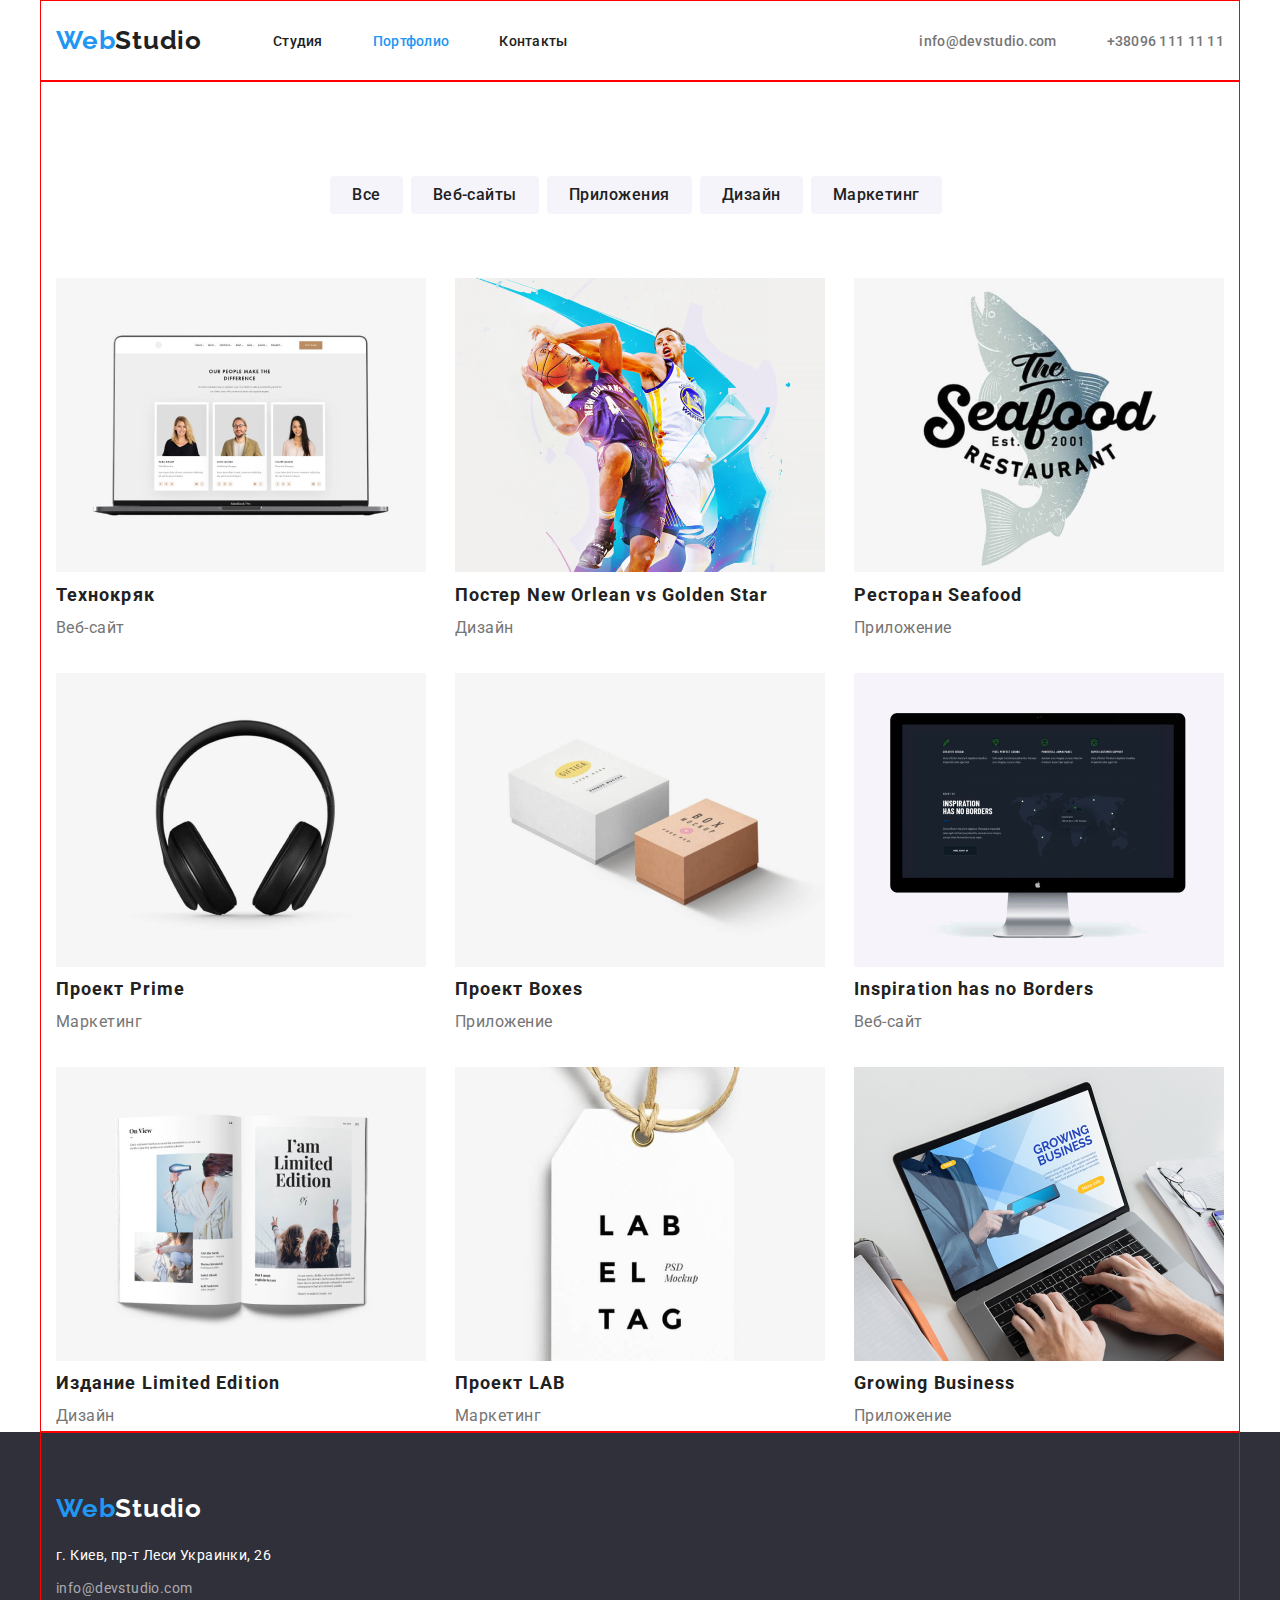
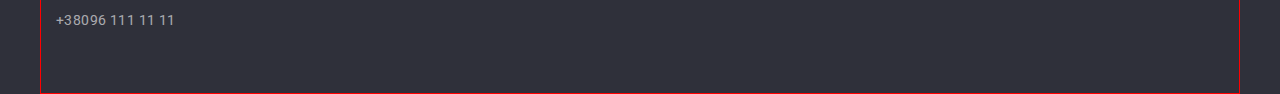
==== portfolio.html @ 7d4e1d24 "lesson3 first save" ====
<!DOCTYPE html>
<html lang="ru">

<head>
    <meta charset="UTF-8">
    <meta http-equiv="X-UA-Compatible" content="IE=edge">
    <meta name="viewport" content="width=device-width, initial-scale=1.0">
    <title>Portfolio</title>
    <link rel="stylesheet" href="./css/modern-normalize.css">
    <link rel="stylesheet" href="./css/style.css">
    <link rel="stylesheet" href="./css/variables.css">
    <link rel="preconnect" href="https://fonts.gstatic.com">
    <link
        href="https://fonts.googleapis.com/css2?family=Raleway:wght@700&family=Roboto:wght@400;500;700;900&display=swap"
        rel="stylesheet">
</head>

<body>
    <header class="header">
        <div class="container">
            <nav class="header-nav">
                <a href="./index.html" class="logo"><span class="web">Web</span>Studio</a>
                <ul class="navigation">
                    <li>
                        <a href="./index.html">Студия</a>
                    </li>
                    <li>
                        <a href="./portfolio.html" class="active">Портфолио</a>
                    </li>
                    <li>
                        <a href="#contacts">Контакты</a>
                    </li>
                </ul>
                <ul class="contacts-head">
                    <li>
                        <a href="mailto:info@devstudio.com">info@devstudio.com</a>
                    </li>
                    <li>
                        <a href="tel:+380961111111">+38096 111 11 11</a>
                    </li>
                </ul>
        </div>
        </nav>
    </header>
    <main>
        <section class="portfolio">
            <div class="container">
                <!--<h2></h2>-->
                <ul class="active-btn">
                    <li>
                        <button class="portfolio-btn" id="active">Все</button>
                    </li>
                    <li>
                        <button class="portfolio-btn">Веб-сайты</button>
                    </li>
                    <li>
                        <button class="portfolio-btn">Приложения</button>
                    </li>
                    <li>
                        <button class="portfolio-btn">Дизайн</button>
                    </li>
                    <li>
                        <button class="portfolio-btn">Маркетинг</button>
                    </li>
                </ul>
                <ul class="portfolio-cards">
                    <li>
                        <div class="port-cards">
                        <img src="./images/технокряк.jpg" alt="Технокряк" width="370" height="294">
                        <h3 class="port-img">Технокряк</h3>
                        <p class="port-img-text">Веб-сайт</p>
                        </div>
                    </li>
                    <li>
                        <div class="port-cards">
                        <img src="./images/постер-star.jpg" alt="Постер New Orlean vs Golden Star" width="370" height="294">
                        <h3 class="port-img">Постер New Orlean vs Golden Star</h3>
                        <p class="port-img-text">Дизайн</p>
                        </div>
                    </li>
                    <li>
                        <div class="port-cards">
                        <img src="./images/ресторан.jpg" alt="Ресторан Seafood" width="370" height="294">
                        <h3 class="port-img">Ресторан Seafood</h3>
                        <p class="port-img-text">Приложение</p>
                        </div>
                    </li>
                    <li>
                        <div class="port-cards">
                        <img src="./images/проект-prime.jpg" alt="Проект Prime" width="370" height="294">
                        <h3 class="port-img">Проект Prime</h3>
                        <p class="port-img-text">Маркетинг</p>
                        </div>
                    </li>
                    <li>
                        <div class="port-cards">
                        <img src="./images/проект-boxes.jpg" alt="Проект Boxes" width="370" height="294">
                        <h3 class="port-img">Проект Boxes</h3>
                        <p class="port-img-text">Приложение</p>
                        </div>
                    </li>
                    <li>
                        <div class="port-cards">
                        <img src="./images/inspiration.jpg" alt="Inspiration has no Borders" width="370" height="294">
                        <h3 class="port-img">Inspiration has no Borders</h3>
                        <p class="port-img-text">Веб-сайт</p>
                        </div>
                    </li>
                    <li>
                        <div class="port-cards">
                        <img src="./images/издание.jpg" alt="Издание Limited Edition" width="370" height="294">
                        <h3 class="port-img">Издание Limited Edition</h3>
                        <p class="port-img-text">Дизайн</p>
                        </div>
                    </li>
                    <li>
                        <div class="port-cards">
                        <img src="./images/проект-lab.jpg" alt="Проект LAB" width="370" height="294">
                        <h3 class="port-img">Проект LAB</h3>
                        <p class="port-img-text">Маркетинг</p>
                        </div>
                    </li>
                    <li>
                        <div class="port-cards">
                        <img src="./images/growing.jpg" alt="Growing Business" width="370" height="294">
                        <h3 class="port-img">Growing Business</h3>
                        <p class="port-img-text">Приложение</p>
                        </div>
                    </li>
                </ul>
            </div>
        </section>
    </main>
    <footer class="footer" id="contacts">
        <div class="container">
            <a href="./index.html" class="logo"><span class="web">Web</span>Studio</a>
            <address>
                <p>г. Киев, пр-т Леси Украинки, 26</p>
                <ul class="contacts-foot">
                    <li>
                        <a href="mailto:info@devstudio.com">info@devstudio.com</a>
                    </li>
                    <li>
                        <a href="tel:+380961111111">+38096 111 11 11</a>
                    </li>
                </ul>
            </address>
        </div>
    </footer>

</body>

</html>
---- css/style.css ----
.logo {
    font-family: 'Raleway', sans-serif;
    font-weight: 700;
    font-size: 26px;
    line-height: 1.17;
    letter-spacing: 0.03em;
    padding-top: 24px;
    padding-bottom: 25px;
}

.web {
    color: var(--blue-text);
}

a {
    text-decoration: none;
}

body {
    font-family: 'Roboto', sans-serif;
}

.container {
    width: 1200px;
    padding: 0 15px;
    margin: 0 auto;
    border: 1px solid red;
}

.header {
    background-color: white;
    position: relative;
}

.header a {
    color: var(--black-text);
}

.header-nav,
.navigation,
.contacts-head {
    display: flex;
}

.header-nav {
    justify-content: space-between;
    align-items: center;
}

.navigation {
    font-weight: 500;
    font-size: 14px;
    line-height: 1.17;
    letter-spacing: 0.02em;
}

.navigation li {
    margin-left: 50px;
}

.navigation .active,
.navigation a:hover,
.navigation a:focus {
    color: var(--blue-text);
}

.contacts-head a {
    color: var(--grey-text);
    font-family: 'Roboto', sans-serif;
    font-weight: 500;
    font-size: 14px;
    line-height: 1.17;
    letter-spacing: 0.02em;
}

.contacts-head a:hover,
.contacts-head a:focus {
    color: var(--blue-text);
}

.contacts-head li:last-child {
    margin-left: 50px;
}

.contacts-head {
    margin-left: 331px;
}

.hero {
    background-color: var(--hero-background);
    color: var(--white-text);
    text-align: center;
}

.hero-btn {
    border: var(--blue-text);
    background: var(--blue-text);
    color: var(--white-text);
    font-family: 'Roboto', sans-serif;
    font-weight: 700;
    font-size: 16px;    
    line-height: 1.87;
    letter-spacing: 0.06em;
    margin-top: 30px;
    padding: 10px 32px;
    border-radius: 4px;
}

.hero .container {
    padding-top: 200px;
    padding-bottom: 200px;
}

.title {
    text-transform: uppercase;
    font-weight: 900;
    font-size: 44px;
    line-height: 1.36;
    letter-spacing: 0.06em;
}

.section-advantages {
    background-color: white;
}

.section-advantages .container {
    padding-top: 94px;
    padding-bottom: 94px;
} 

.advantages-paragraph,
.advantages-img {
    display: flex;
    justify-content: space-between;
}

.advantages-img li {
    padding-top: 50px;
    padding-right: 30px;      
}

.advantages {
    color: var(--black-text);
    font-weight: 700;
    font-size: 14px;
    line-height: 1.17;
    letter-spacing: 0.03em;
    text-transform: uppercase;
    padding-right: 30px;
}

.text-advantages {
    color: var(--grey-text);
    font-weight: 400;
    font-size: 14px;
    line-height: 1.71;
    letter-spacing: 0.03em;
    padding-right: 30px;
    padding-bottom: 94px;
}

.sect-header {
    color: var(--black-text);
    font-weight: 700;
    font-size: 36px;
    line-height: 1.17;
    letter-spacing: 0.03em;
    text-align: center;
    
}

.section-team .container{
    padding-top: 94px;
    padding-bottom: 94px;
}

.section-team {
    background-color: var(--team-background);
}

/* .section-team {
    display: flex;
} */

.team-icons {
    display: flex;
    padding-top: 50px;
}
    

.team-icons li {
    padding-right: 30px;
}

.team-names {
    color: var(--black-text);
    font-weight: 500;
    font-size: 16px;
    line-height: 1.17;
    letter-spacing: 0.03em;
    text-align: center;
    padding-top: 30px;
    padding-bottom: 10px;
}

.team-profession {
    color: var(--grey-text);
    font-weight: 400;
    font-size: 16px;
    line-height: 1.17;
    letter-spacing: 0.03em;
    text-align: center;
    padding-bottom: 30px;
}

.studio-cards {
    background-color: var(--white-text);
    border-bottom-left-radius: 4px;
    border-bottom-right-radius: 4px;
}

.footer {
    background-color: var(--hero-background);
}

.footer a {
    color: var(--white-text);
}

.footer .container {
    padding-top: 60px;
    padding-bottom: 60px;
}

address {
    color: var(--white-text);
    font-weight: 400;
    font-size: 14px;
    line-height: 1.71;
    letter-spacing: 0.03em;
    padding-top: 20px;
}

.contacts-foot a {
    color: var(--white-text-op60);
    font-family: 'Roboto', sans-serif;
    font-weight: 400;
    font-size: 14px;
    line-height: 1.71;
    letter-spacing: 0.03em;
}

.contacts-foot li {
    padding-top: 9px;
}

.contacts-foot a:hover,
.contacts-foot a:focus {
    color: var(--blue-text);
}

.portfolio {
    background-color: white;
}

.portfolio-btn.active,
.portfolio-btn:hover,
.portfolio-btn:focus {
    color: var(--white-text);
    background-color: var(--blue-text);
}

.portfolio-btn {
    padding: 6px 22px;
    border-radius: 4px;
}

.active-btn {
    display: flex;
    padding-top: 94px;
    justify-content: center;
}

.active-btn li {
    margin-right: 8px;
}

.portfolio-btn {
    border: var(--team-background);
    background: var(--team-background);
    color: var(--black-text);
    font-family: 'Roboto', sans-serif;
    font-weight: 500;
    font-size: 16px;
    line-height: 1.62;
    letter-spacing: 0.03em;
}

.portfolio-cards {
    display: flex;
    flex-wrap: wrap;
    justify-content: space-between;
    padding-top: 34px;
}

.portfolio-cards li {
    padding-top: 30px;
}
  
.port-img {
    color: var(--black-text);
    font-weight: 700;
    font-size: 18px;
    line-height: 2;
    letter-spacing: 0.06em;
}

.port-img-text {
    color: var(--grey-text);
    font-weight: 400;
    font-size: 16px;
    line-height: 1.87;
    letter-spacing: 0.03em;
}
---- css/variables.css ----
:root{
    --white-text: rgba(255, 255, 255, 1);
    --black-text: rgba(33, 33, 33, 1);
    --grey-text: rgba(117, 117, 117, 1);
    --white-text-op60: rgba(255, 255, 255, 0.6);
    --blue-text: rgba(33, 150, 243, 1);
    --hero-background: rgba(47, 48, 58, 1);
    --team-background: rgba(245, 244, 250, 1);
    
    }
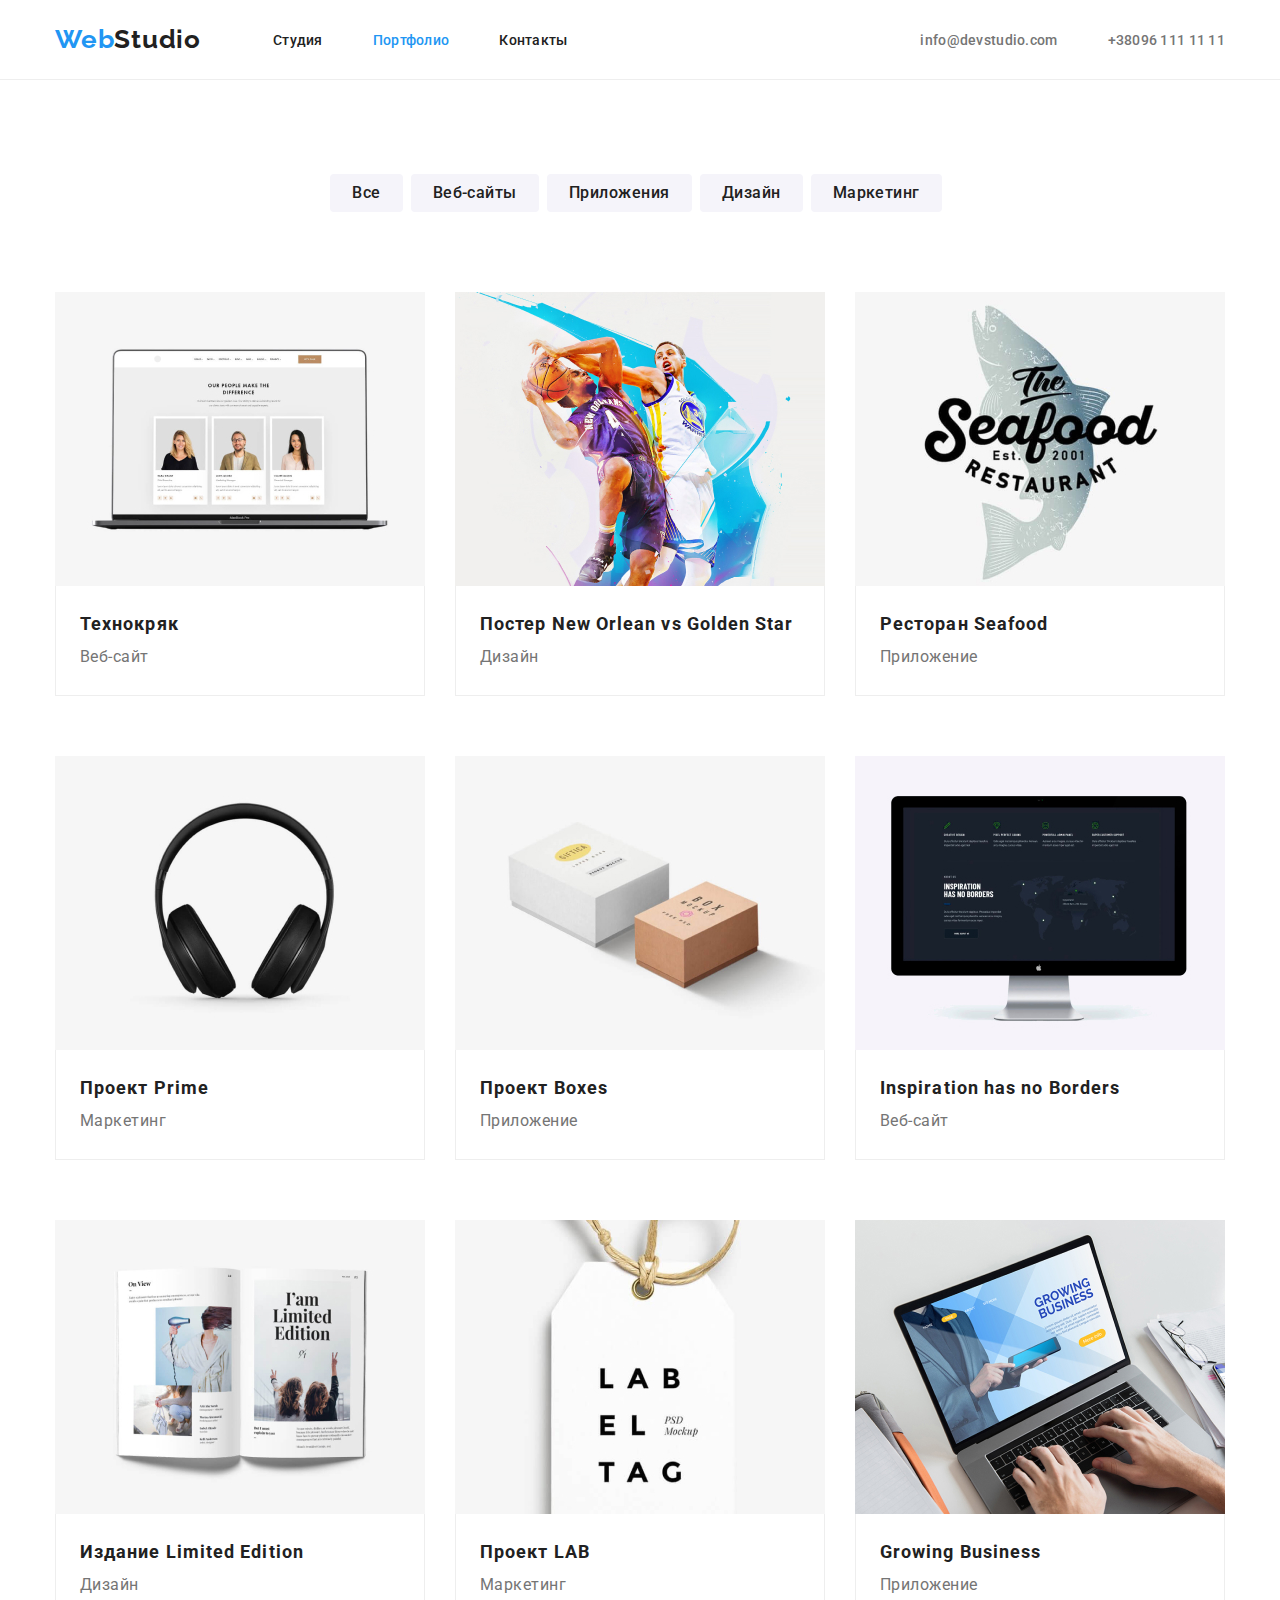
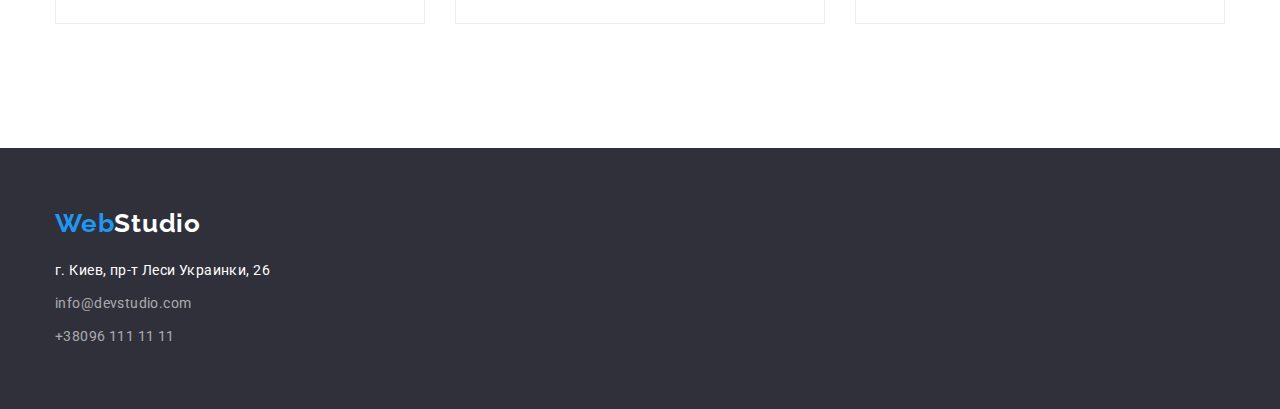
==== commit fc56b972: "lesson3 second save" ====
--- a/portfolio.html
+++ b/portfolio.html
@@ -39,7 +39,7 @@
                         <a href="tel:+380961111111">+38096 111 11 11</a>
                     </li>
                 </ul>
-        </div>
+            </div>        
         </nav>
     </header>
     <main>
@@ -65,64 +65,64 @@
                 </ul>
                 <ul class="portfolio-cards">
                     <li>
+                        <img src="./images/технокряк.jpg" alt="Технокряк" width="370" height="294">
                         <div class="port-cards">
-                        <img src="./images/технокряк.jpg" alt="Технокряк" width="370" height="294">
                         <h3 class="port-img">Технокряк</h3>
                         <p class="port-img-text">Веб-сайт</p>
                         </div>
                     </li>
-                    <li>
+                    <li>                        
+                        <img src="./images/постер-star.jpg" alt="Постер New Orlean vs Golden Star" width="370" height="294">
                         <div class="port-cards">
-                        <img src="./images/постер-star.jpg" alt="Постер New Orlean vs Golden Star" width="370" height="294">
                         <h3 class="port-img">Постер New Orlean vs Golden Star</h3>
                         <p class="port-img-text">Дизайн</p>
                         </div>
                     </li>
-                    <li>
+                    <li>                        
+                        <img src="./images/ресторан.jpg" alt="Ресторан Seafood" width="370" height="294">
                         <div class="port-cards">
-                        <img src="./images/ресторан.jpg" alt="Ресторан Seafood" width="370" height="294">
                         <h3 class="port-img">Ресторан Seafood</h3>
                         <p class="port-img-text">Приложение</p>
                         </div>
                     </li>
-                    <li>
+                    <li>                        
+                        <img src="./images/проект-prime.jpg" alt="Проект Prime" width="370" height="294">
                         <div class="port-cards">
-                        <img src="./images/проект-prime.jpg" alt="Проект Prime" width="370" height="294">
                         <h3 class="port-img">Проект Prime</h3>
                         <p class="port-img-text">Маркетинг</p>
                         </div>
                     </li>
-                    <li>
+                    <li>                        
+                        <img src="./images/проект-boxes.jpg" alt="Проект Boxes" width="370" height="294">
                         <div class="port-cards">
-                        <img src="./images/проект-boxes.jpg" alt="Проект Boxes" width="370" height="294">
                         <h3 class="port-img">Проект Boxes</h3>
                         <p class="port-img-text">Приложение</p>
                         </div>
                     </li>
-                    <li>
+                    <li>                        
+                        <img src="./images/inspiration.jpg" alt="Inspiration has no Borders" width="370" height="294">
                         <div class="port-cards">
-                        <img src="./images/inspiration.jpg" alt="Inspiration has no Borders" width="370" height="294">
                         <h3 class="port-img">Inspiration has no Borders</h3>
                         <p class="port-img-text">Веб-сайт</p>
                         </div>
                     </li>
-                    <li>
+                    <li>                        
+                        <img src="./images/издание.jpg" alt="Издание Limited Edition" width="370" height="294">
                         <div class="port-cards">
-                        <img src="./images/издание.jpg" alt="Издание Limited Edition" width="370" height="294">
                         <h3 class="port-img">Издание Limited Edition</h3>
                         <p class="port-img-text">Дизайн</p>
                         </div>
                     </li>
-                    <li>
+                    <li>                        
+                        <img src="./images/проект-lab.jpg" alt="Проект LAB" width="370" height="294">
                         <div class="port-cards">
-                        <img src="./images/проект-lab.jpg" alt="Проект LAB" width="370" height="294">
                         <h3 class="port-img">Проект LAB</h3>
                         <p class="port-img-text">Маркетинг</p>
                         </div>
                     </li>
-                    <li>
+                    <li>                        
+                        <img src="./images/growing.jpg" alt="Growing Business" width="370" height="294">
                         <div class="port-cards">
-                        <img src="./images/growing.jpg" alt="Growing Business" width="370" height="294">
                         <h3 class="port-img">Growing Business</h3>
                         <p class="port-img-text">Приложение</p>
                         </div>
--- a/css/style.css
+++ b/css/style.css
@@ -18,18 +18,24 @@
 
 body {
     font-family: 'Roboto', sans-serif;
+}
+
+img {
+    display: block;
+    max-width: 100%;
+    height: auto;
 }
 
 .container {
     width: 1200px;
     padding: 0 15px;
     margin: 0 auto;
-    border: 1px solid red;
 }
 
 .header {
     background-color: white;
     position: relative;
+    border-bottom: 1px solid #EEEEEE;
 }
 
 .header a {
@@ -263,6 +269,7 @@
     background-color: white;
 }
 
+
 .portfolio-btn.active,
 .portfolio-btn:hover,
 .portfolio-btn:focus {
@@ -299,8 +306,9 @@
 .portfolio-cards {
     display: flex;
     flex-wrap: wrap;
-    justify-content: space-between;
-    padding-top: 34px;
+    justify-content: space-between; 
+    padding-top: 50px;
+    padding-bottom: 94px;
 }
 
 .portfolio-cards li {
@@ -323,3 +331,13 @@
     letter-spacing: 0.03em;
 }
 
+.port-cards {
+    border-bottom: 1px solid #EEEEEE;
+    border-right: 1px solid #EEEEEE;
+    border-left: 1px solid #EEEEEE;  
+    height: 110px;
+    padding-top: 20px;
+    padding-left: 24px;
+    margin-bottom: 30px;
+}
+
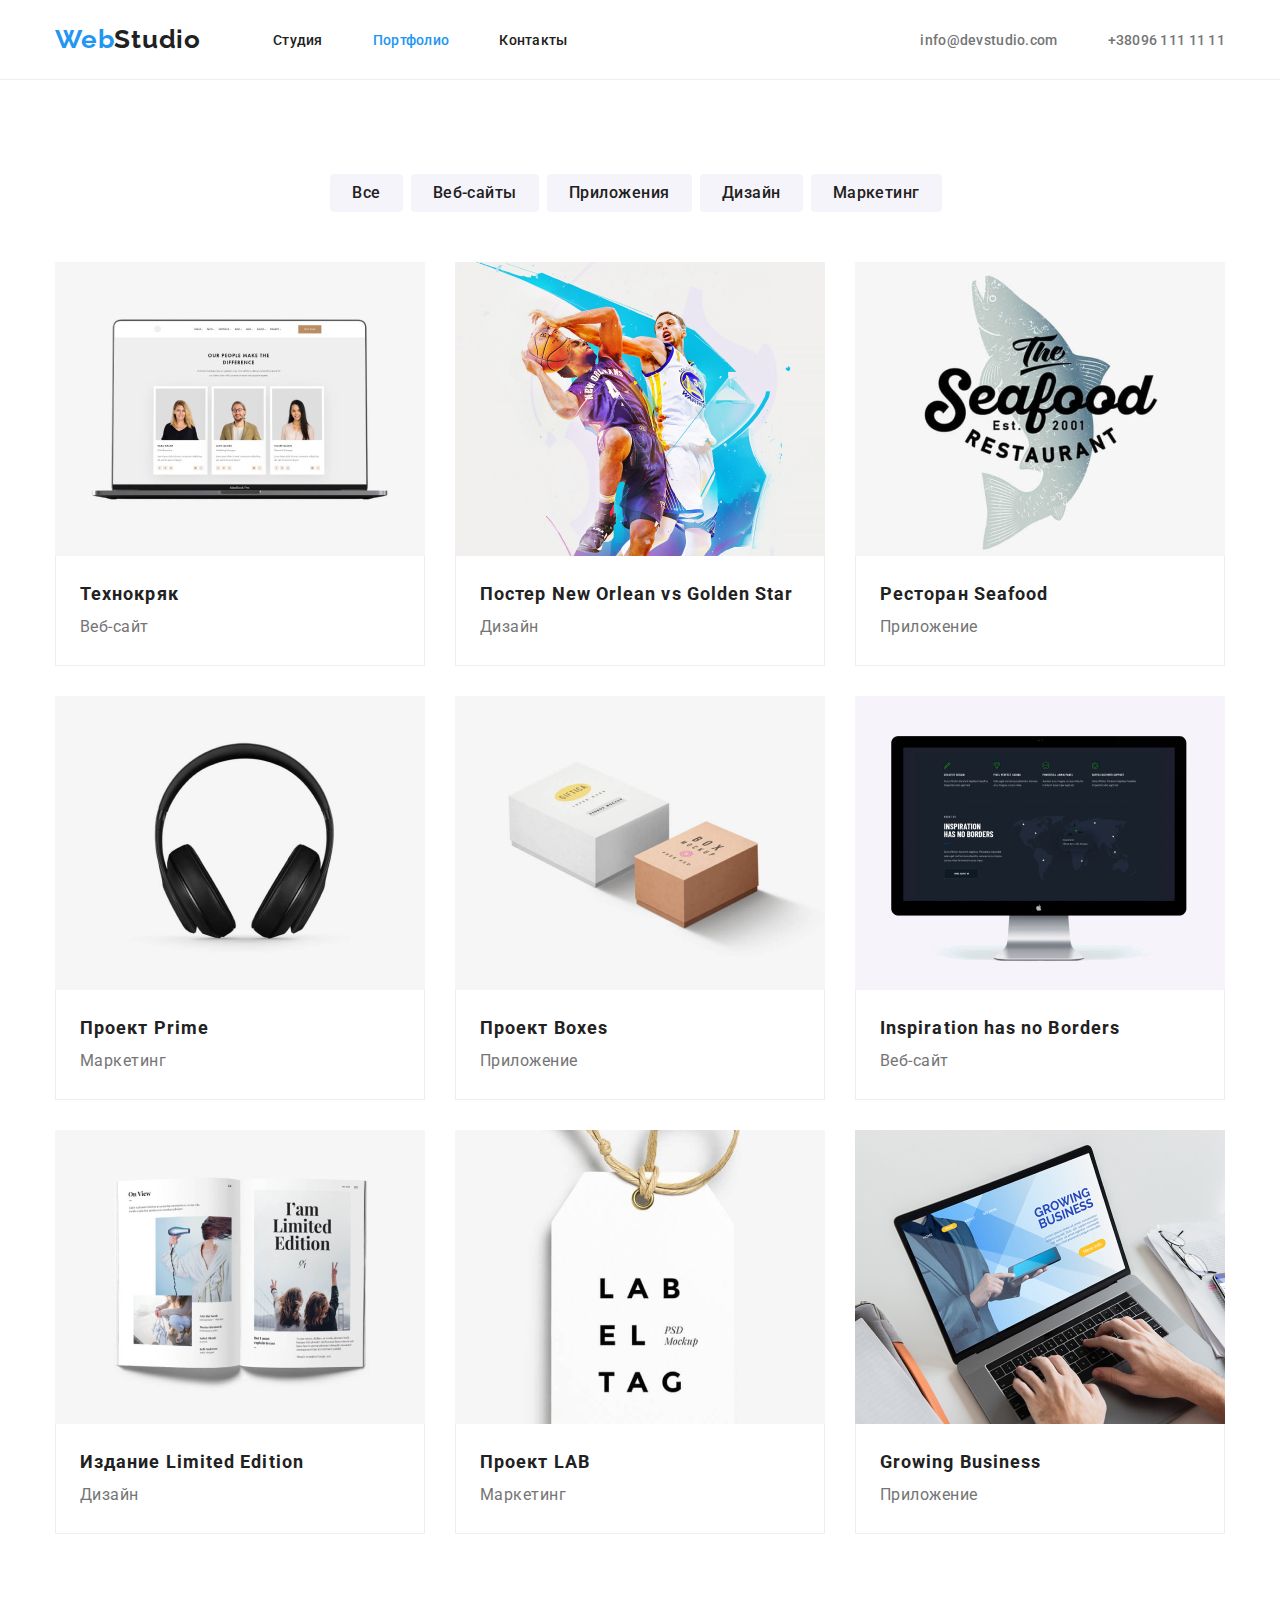
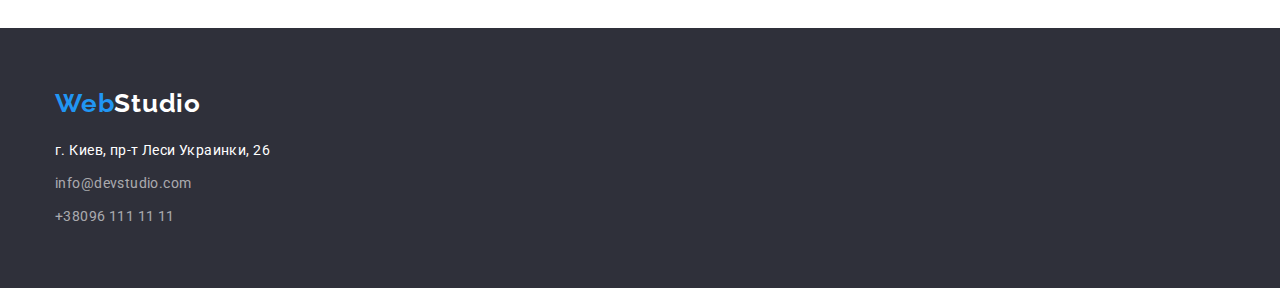
==== commit 9d7f4332: "lesson3" ====
--- a/portfolio.html
+++ b/portfolio.html
@@ -38,9 +38,9 @@
                     <li>
                         <a href="tel:+380961111111">+38096 111 11 11</a>
                     </li>
-                </ul>
-            </div>        
+                </ul>                 
         </nav>
+    </div> 
     </header>
     <main>
         <section class="portfolio">
@@ -63,64 +63,65 @@
                         <button class="portfolio-btn">Маркетинг</button>
                     </li>
                 </ul>
-                <ul class="portfolio-cards">
-                    <li>
+                <div class="container-cards">
+                <ul class="card-set">
+                    <li class="item">
                         <img src="./images/технокряк.jpg" alt="Технокряк" width="370" height="294">
                         <div class="port-cards">
                         <h3 class="port-img">Технокряк</h3>
                         <p class="port-img-text">Веб-сайт</p>
                         </div>
                     </li>
-                    <li>                        
+                    <li class="item">                        
                         <img src="./images/постер-star.jpg" alt="Постер New Orlean vs Golden Star" width="370" height="294">
                         <div class="port-cards">
                         <h3 class="port-img">Постер New Orlean vs Golden Star</h3>
                         <p class="port-img-text">Дизайн</p>
                         </div>
                     </li>
-                    <li>                        
+                    <li class="item">                        
                         <img src="./images/ресторан.jpg" alt="Ресторан Seafood" width="370" height="294">
                         <div class="port-cards">
                         <h3 class="port-img">Ресторан Seafood</h3>
                         <p class="port-img-text">Приложение</p>
                         </div>
                     </li>
-                    <li>                        
+                    <li class="item">                        
                         <img src="./images/проект-prime.jpg" alt="Проект Prime" width="370" height="294">
                         <div class="port-cards">
                         <h3 class="port-img">Проект Prime</h3>
                         <p class="port-img-text">Маркетинг</p>
                         </div>
                     </li>
-                    <li>                        
+                    <li class="item">                        
                         <img src="./images/проект-boxes.jpg" alt="Проект Boxes" width="370" height="294">
                         <div class="port-cards">
                         <h3 class="port-img">Проект Boxes</h3>
                         <p class="port-img-text">Приложение</p>
                         </div>
                     </li>
-                    <li>                        
+                    <li class="item">                        
                         <img src="./images/inspiration.jpg" alt="Inspiration has no Borders" width="370" height="294">
                         <div class="port-cards">
                         <h3 class="port-img">Inspiration has no Borders</h3>
                         <p class="port-img-text">Веб-сайт</p>
                         </div>
                     </li>
-                    <li>                        
+                    <li class="item">                        
                         <img src="./images/издание.jpg" alt="Издание Limited Edition" width="370" height="294">
                         <div class="port-cards">
                         <h3 class="port-img">Издание Limited Edition</h3>
                         <p class="port-img-text">Дизайн</p>
                         </div>
                     </li>
-                    <li>                        
+                    <li class="item">                        
                         <img src="./images/проект-lab.jpg" alt="Проект LAB" width="370" height="294">
                         <div class="port-cards">
                         <h3 class="port-img">Проект LAB</h3>
                         <p class="port-img-text">Маркетинг</p>
                         </div>
                     </li>
-                    <li>                        
+                    <li class="item">                        
                         <img src="./images/growing.jpg" alt="Growing Business" width="370" height="294">
                         <div class="port-cards">
                         <h3 class="port-img">Growing Business</h3>
@@ -128,6 +129,7 @@
                         </div>
                     </li>
                 </ul>
+            </div>
             </div>
         </section>
     </main>
--- a/css/style.css
+++ b/css/style.css
@@ -137,12 +137,14 @@
 .advantages-paragraph,
 .advantages-img {
     display: flex;
-    justify-content: space-between;
-}
-
-.advantages-img li {
-    padding-top: 50px;
-    padding-right: 30px;      
+}
+
+.advantages-paragraph .advantages-item {
+    flex-basis: calc(100% / 4);
+} 
+
+.advantages-item:not(:last-child) {
+    margin-right: 30px;
 }
 
 .advantages {
@@ -152,7 +154,6 @@
     line-height: 1.17;
     letter-spacing: 0.03em;
     text-transform: uppercase;
-    padding-right: 30px;
 }
 
 .text-advantages {
@@ -161,8 +162,16 @@
     font-size: 14px;
     line-height: 1.71;
     letter-spacing: 0.03em;
-    padding-right: 30px;
     padding-bottom: 94px;
+}
+
+.advantages-img .img-items {
+    flex-basis: calc(100% / 3);
+    margin-top: 50px;
+}
+
+.img-items:not(:last-child) {
+    margin-right: 30px;
 }
 
 .sect-header {
@@ -184,18 +193,17 @@
     background-color: var(--team-background);
 }
 
-/* .section-team {
-    display: flex;
-} */
-
 .team-icons {
     display: flex;
     padding-top: 50px;
 }
+
+.team-icons .team-items {
+    flex-basis: calc(100% / 4);
+}
     
-
-.team-icons li {
-    padding-right: 30px;
+.team-items:not(:last-child) {
+    margin-right: 30px;
 }
 
 .team-names {
@@ -303,16 +311,25 @@
     letter-spacing: 0.03em;
 }
 
-.portfolio-cards {
+.card-set {
     display: flex;
     flex-wrap: wrap;
-    justify-content: space-between; 
     padding-top: 50px;
     padding-bottom: 94px;
-}
-
-.portfolio-cards li {
-    padding-top: 30px;
+    margin-left: -30px;
+    margin-top: -30px;   
+}
+
+.container-cards {
+    margin-left: auto;
+    margin-right: auto;
+    
+}
+
+.card-set .item {
+    flex-basis: calc(100% / 3 - 30px);
+    margin-left: 30px;
+    margin-top: 30px;
 }
   
 .port-img {
@@ -338,6 +355,5 @@
     height: 110px;
     padding-top: 20px;
     padding-left: 24px;
-    margin-bottom: 30px;
-}
-
+}
+
